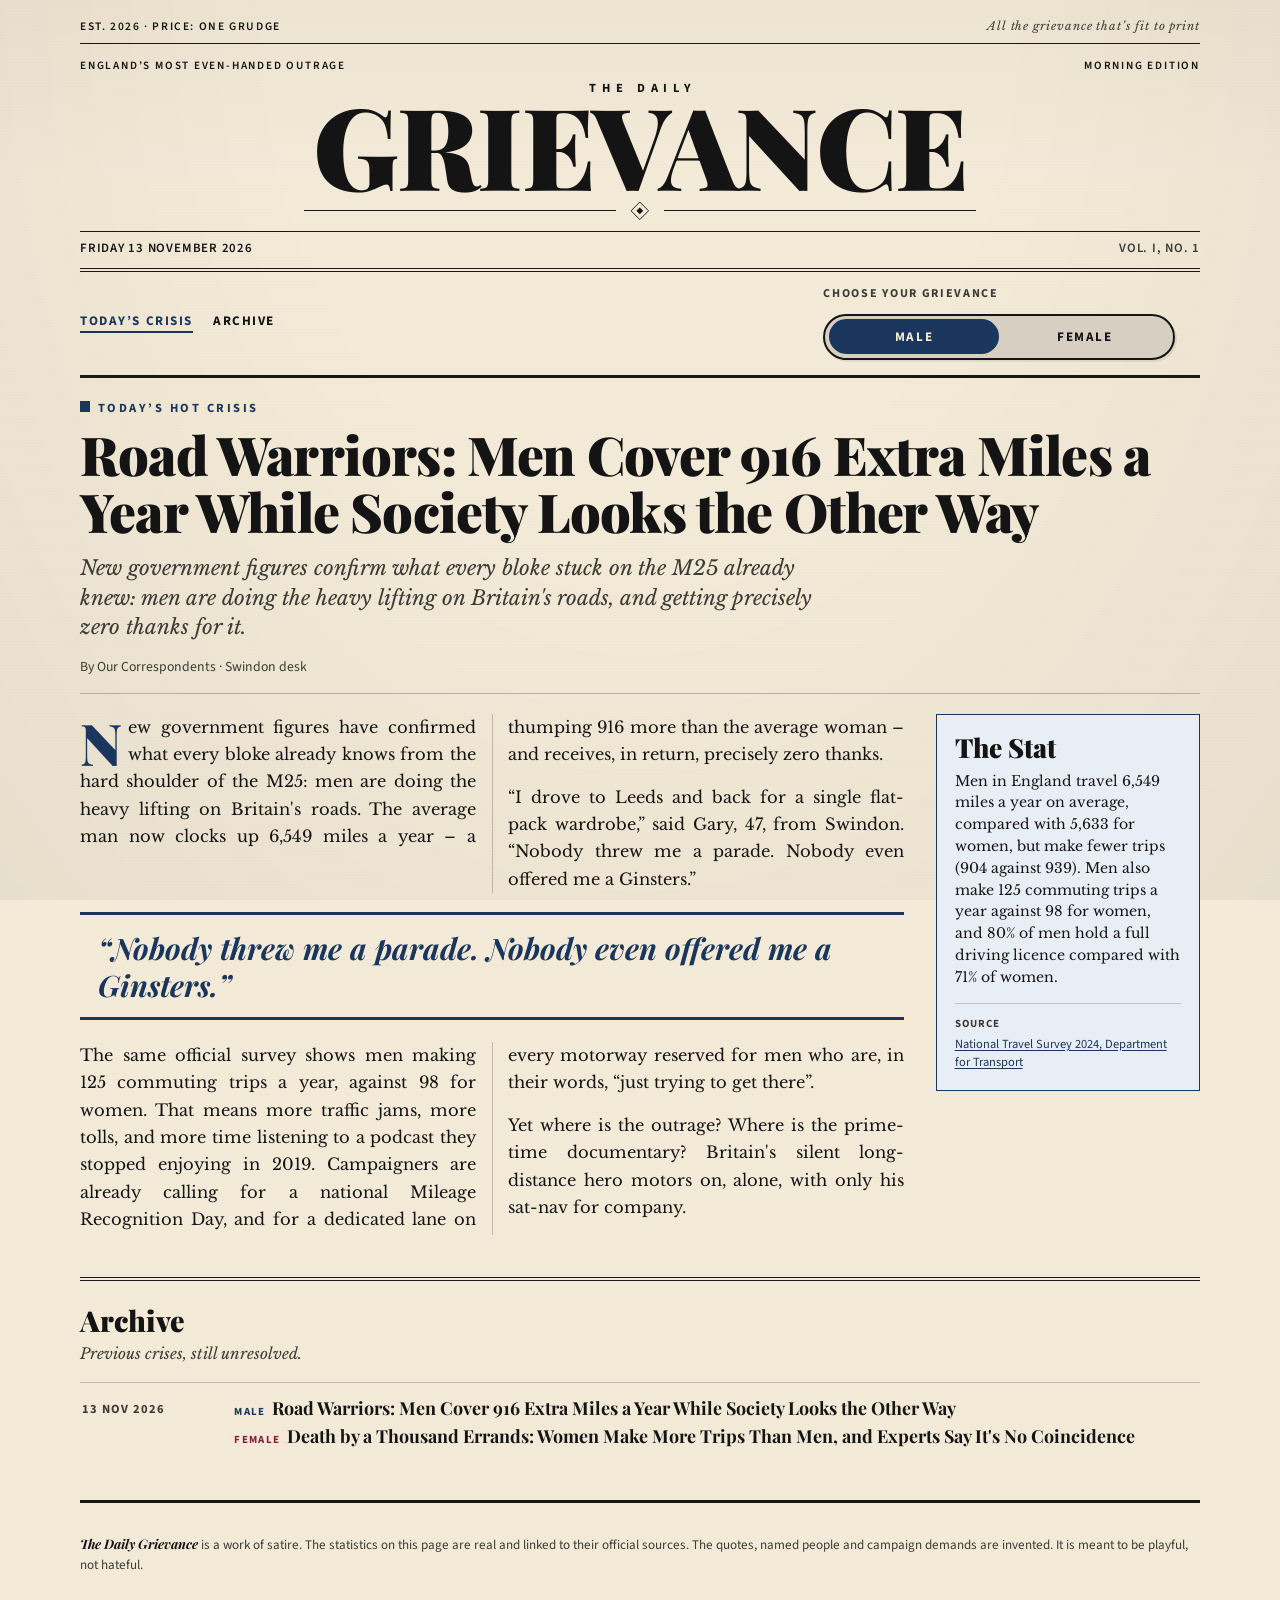
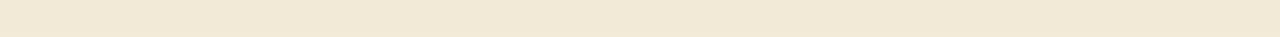
==== index.html @ 2af91b71 "Launch The Daily Grievance" ====
<!DOCTYPE html>
<html lang="en-GB" data-angle="male">
  <head>
    <meta charset="utf-8">
    <meta name="viewport" content="width=device-width, initial-scale=1">
    <title>The Daily Grievance</title>
    <meta name="description" content="Two angles. One set of facts. Endless outrage. A satirical British newspaper that tells each true statistic twice.">
    <link rel="icon" href="./favicon.svg" type="image/svg+xml">
    <link rel="preconnect" href="https://fonts.googleapis.com">
    <link rel="preconnect" href="https://fonts.gstatic.com" crossorigin>
    <link rel="stylesheet" href="https://fonts.googleapis.com/css2?family=Libre+Baskerville:ital,wght@0,400;0,700;1,400&amp;family=Playfair+Display:ital,wght@0,400;0,700;0,900;1,700&amp;family=Source+Sans+3:wght@400;600;700&amp;display=swap">
    <link rel="stylesheet" href="./css/styles.css">
    <script>
      (function () {
        try {
          var a = localStorage.getItem("grievance-angle");
          document.documentElement.dataset.angle = a === "female" ? "female" : "male";
        } catch (e) {}
      })();
    </script>
  </head>
  <body>
    <div class="page">
      <div class="top-bar">
        <span>Est. 2026 · Price: One Grudge</span>
        <span class="motto">All the grievance that’s fit to print</span>
      </div>

      <header class="masthead">
        <div class="masthead-meta">
          <span>England’s most even-handed outrage</span>
          <span class="right">Morning edition</span>
        </div>
        <p class="brand-kicker">The Daily</p>
        <h1 class="brand"><a href="./">Grievance</a></h1>
        <div class="masthead-rule" aria-hidden="true">
          <svg class="crest" viewBox="0 0 32 32" xmlns="http://www.w3.org/2000/svg">
            <path d="M16 3L29 16 16 29 3 16Z" fill="none" stroke="currentColor" stroke-width="1.4"/>
            <path d="M16 11L21 16 16 21 11 16Z" fill="currentColor"/>
          </svg>
        </div>
        <div class="dateline-row">
          <span id="dateline">Friday, 13 November 2026</span>
          <span class="issue" id="issue">Vol. I, No. 1</span>
        </div>
      </header>

      <div class="chrome-band">
        <nav class="site-nav" aria-label="Edition">
          <a href="./" aria-current="page">Today’s Crisis</a>
          <a href="./archive.html">Archive</a>
        </nav>
        <div class="angle-block">
          <span class="angle-label" id="angle-label">Choose your grievance</span>
          <div class="angle-toggle" role="group" aria-labelledby="angle-label">
            <span class="slider" aria-hidden="true"></span>
            <button type="button" data-angle="male" aria-pressed="true">Male</button>
            <button type="button" data-angle="female" aria-pressed="false">Female</button>
          </div>
          <p class="visually-hidden" id="angle-live" aria-live="polite"></p>
        </div>
      </div>

      <p id="loading" class="loading">Setting the type…</p>
      <p id="error" class="error hidden" role="alert"></p>
      <p id="back-latest" class="back-latest hidden">
        You are reading a back issue. <a href="./">Return to today’s edition</a>.
      </p>

      <article id="hot-crisis" class="hidden">
        <p class="kicker">Today’s Hot Crisis</p>
        <h2 class="headline" id="headline"></h2>
        <p class="standfirst" id="standfirst"></p>
        <p class="byline">By Our Correspondents · Swindon desk</p>

        <div class="story-grid">
          <div class="story-body" id="story-body"></div>
          <aside class="stat-box" aria-labelledby="stat-heading">
            <h2 id="stat-heading"><span>The Stat</span></h2>
            <p class="stat-summary" id="stat-summary"></p>
            <p class="stat-source" id="stat-source"></p>
          </aside>
        </div>
      </article>

      <section class="archive" id="archive" aria-labelledby="archive-heading">
        <h2 id="archive-heading">Archive</h2>
        <p class="archive-intro">Previous crises, still unresolved.</p>
        <ul class="archive-list" id="archive-list"></ul>
      </section>

      <footer class="site-footer">
        <p>
          <span class="footer-name">The Daily Grievance</span>
          is a work of satire. The statistics on this page are real and linked to their official sources.
          The quotes, named people and campaign demands are invented. It is meant to be playful, not hateful.
        </p>
      </footer>
    </div>
    <script src="./js/app.js" defer></script>
  </body>
</html>
---- css/styles.css ----
/* The Daily Grievance — newspaper chrome */

:root,
[data-angle="male"] {
  --paper: #f3ead8;
  --paper-deep: #e7dcc4;
  --ink: #141414;
  --ink-soft: #3d3a35;
  --rule: #1a1714;
  --accent: #1b365d;
  --accent-hot: #2b5282;
  --accent-soft: #d5deeb;
  --accent-ink: #f3ead8;
  --stat-bg: #e8eef6;
  --toggle-track: #d7d0c2;
  --shadow: rgba(20, 20, 20, 0.08);
  --grain: rgba(80, 50, 20, 0.035);
}

[data-angle="female"] {
  --accent: #8e1c36;
  --accent-hot: #b42346;
  --accent-soft: #f3d4db;
  --accent-ink: #f8efe8;
  --stat-bg: #f6e6ea;
  --paper: #f7e8e1;
  --paper-deep: #edd7ce;
  --toggle-track: #e4d4ce;
}

*,
*::before,
*::after {
  box-sizing: border-box;
}

html {
  font-size: 16px;
  scroll-behavior: smooth;
}

body {
  margin: 0;
  min-height: 100vh;
  color: var(--ink);
  background-color: var(--paper);
  background-image:
    linear-gradient(180deg, var(--grain), transparent 180px),
    repeating-linear-gradient(
      0deg,
      transparent,
      transparent 2px,
      rgba(40, 30, 20, 0.015) 3px
    );
  font-family: "Libre Baskerville", Georgia, "Times New Roman", Times, serif;
  transition: background-color 0.45s ease, color 0.3s ease;
}

body::before {
  content: "";
  position: fixed;
  inset: 0;
  pointer-events: none;
  background:
    radial-gradient(ellipse at top, transparent 40%, rgba(40, 30, 10, 0.05) 100%);
  z-index: 0;
}

img {
  max-width: 100%;
}

a {
  color: var(--accent);
  text-underline-offset: 0.15em;
}

a:hover {
  color: var(--accent-hot);
}

:focus-visible {
  outline: 2px solid var(--accent);
  outline-offset: 3px;
}

.page {
  position: relative;
  z-index: 1;
  width: min(1120px, calc(100% - 1.5rem));
  margin: 0 auto;
  padding: 0.75rem 0 3rem;
}

/* —— Top bar —— */

.top-bar {
  display: flex;
  justify-content: space-between;
  align-items: baseline;
  gap: 1rem;
  font-family: "Source Sans 3", "Helvetica Neue", Helvetica, Arial, sans-serif;
  font-size: 0.72rem;
  font-weight: 600;
  letter-spacing: 0.14em;
  text-transform: uppercase;
  padding: 0.35rem 0 0.55rem;
  border-bottom: 1px solid var(--rule);
}

.top-bar .motto {
  letter-spacing: 0.08em;
  font-style: italic;
  font-weight: 400;
  text-transform: none;
  font-family: "Libre Baskerville", Georgia, serif;
  color: var(--ink-soft);
}

/* —— Masthead —— */

.masthead {
  text-align: center;
  padding: 0.85rem 0 0.7rem;
  border-bottom: 4px double var(--rule);
}

.masthead-meta {
  display: flex;
  justify-content: space-between;
  align-items: center;
  gap: 1rem;
  font-family: "Source Sans 3", "Helvetica Neue", Helvetica, Arial, sans-serif;
  font-size: 0.7rem;
  letter-spacing: 0.16em;
  text-transform: uppercase;
  font-weight: 600;
  margin-bottom: 0.35rem;
}

.brand-kicker {
  display: block;
  font-family: "Source Sans 3", "Helvetica Neue", Helvetica, Arial, sans-serif;
  font-size: 0.78rem;
  font-weight: 700;
  letter-spacing: 0.46em;
  text-indent: 0.46em;
  text-transform: uppercase;
  margin: 0 0 0.1rem;
}

.brand {
  margin: 0;
  font-family: "Playfair Display", "Times New Roman", Times, serif;
  font-weight: 900;
  font-size: clamp(3rem, 11vw, 7.1rem);
  line-height: 0.82;
  letter-spacing: -0.015em;
  text-transform: uppercase;
}

.brand a {
  color: inherit;
  text-decoration: none;
}

.masthead-rule {
  display: flex;
  align-items: center;
  gap: 0.85rem;
  margin: 0.55rem auto 0.15rem;
  max-width: 42rem;
}

.masthead-rule::before,
.masthead-rule::after {
  content: "";
  flex: 1;
  height: 1px;
  background: var(--rule);
}

.crest {
  width: 1.35rem;
  height: 1.35rem;
  flex: none;
}

.dateline-row {
  display: flex;
  justify-content: space-between;
  align-items: baseline;
  gap: 1rem;
  margin-top: 0.55rem;
  padding-top: 0.45rem;
  border-top: 1px solid var(--rule);
  font-family: "Source Sans 3", "Helvetica Neue", Helvetica, Arial, sans-serif;
  font-size: 0.8rem;
  letter-spacing: 0.06em;
  text-transform: uppercase;
  font-weight: 600;
}

.dateline-row .issue {
  color: var(--ink-soft);
}

/* —— Nav + toggle band —— */

.chrome-band {
  display: flex;
  flex-wrap: wrap;
  align-items: center;
  justify-content: space-between;
  gap: 0.85rem 1.25rem;
  padding: 0.85rem 0 0.95rem;
  border-bottom: 3px solid var(--rule);
  margin-bottom: 1.35rem;
}

.site-nav {
  display: flex;
  gap: 1.25rem;
  font-family: "Source Sans 3", "Helvetica Neue", Helvetica, Arial, sans-serif;
  font-size: 0.82rem;
  font-weight: 700;
  letter-spacing: 0.12em;
  text-transform: uppercase;
}

.site-nav a {
  color: var(--ink);
  text-decoration: none;
  border-bottom: 2px solid transparent;
  padding-bottom: 0.1rem;
}

.site-nav a:hover,
.site-nav a[aria-current="page"] {
  border-bottom-color: var(--accent);
  color: var(--accent);
}

.angle-block {
  display: flex;
  flex-wrap: wrap;
  align-items: center;
  gap: 0.7rem 1rem;
  margin-left: auto;
}

.angle-label {
  font-family: "Source Sans 3", "Helvetica Neue", Helvetica, Arial, sans-serif;
  font-size: 0.75rem;
  font-weight: 700;
  letter-spacing: 0.14em;
  text-transform: uppercase;
  color: var(--ink-soft);
}

.angle-toggle {
  position: relative;
  display: grid;
  grid-template-columns: 1fr 1fr;
  width: min(22rem, 100%);
  background: var(--toggle-track);
  border: 2px solid var(--ink);
  border-radius: 999px;
  padding: 0.2rem;
  box-shadow: 2px 2px 0 var(--shadow);
}

.angle-toggle .slider {
  position: absolute;
  top: 0.2rem;
  bottom: 0.2rem;
  left: 0.2rem;
  width: calc(50% - 0.2rem);
  background: var(--accent);
  border-radius: 999px;
  transition: transform 0.28s cubic-bezier(0.22, 1, 0.36, 1), background-color 0.35s ease;
  z-index: 0;
  pointer-events: none;
}

[data-angle="female"] .angle-toggle .slider {
  transform: translateX(100%);
}

.angle-toggle button {
  position: relative;
  z-index: 1;
  appearance: none;
  border: 0;
  background: transparent;
  color: var(--ink);
  font-family: "Source Sans 3", "Helvetica Neue", Helvetica, Arial, sans-serif;
  font-size: 0.82rem;
  font-weight: 700;
  letter-spacing: 0.12em;
  text-transform: uppercase;
  padding: 0.55rem 1rem;
  cursor: pointer;
  border-radius: 999px;
  transition: color 0.25s ease;
}

.angle-toggle button[aria-pressed="true"] {
  color: var(--accent-ink);
}

/* —— Story —— */

.kicker {
  margin: 0 0 0.45rem;
  font-family: "Source Sans 3", "Helvetica Neue", Helvetica, Arial, sans-serif;
  font-size: 0.78rem;
  font-weight: 700;
  letter-spacing: 0.2em;
  text-transform: uppercase;
  color: var(--accent);
  transition: color 0.35s ease;
}

.kicker::before {
  content: "";
  display: inline-block;
  width: 0.65rem;
  height: 0.65rem;
  margin-right: 0.45rem;
  background: var(--accent);
  vertical-align: 0.05rem;
}

.headline {
  margin: 0 0 0.85rem;
  font-family: "Playfair Display", "Times New Roman", Times, serif;
  font-weight: 900;
  font-size: clamp(1.85rem, 4.4vw, 3.35rem);
  line-height: 1.08;
  letter-spacing: -0.015em;
}

.standfirst {
  margin: 0 0 0.85rem;
  font-size: clamp(1.05rem, 2vw, 1.28rem);
  line-height: 1.45;
  font-style: italic;
  color: var(--ink-soft);
  max-width: 48rem;
}

.byline {
  margin: 0 0 1.25rem;
  font-family: "Source Sans 3", "Helvetica Neue", Helvetica, Arial, sans-serif;
  font-size: 0.86rem;
  color: var(--ink-soft);
  padding-bottom: 1rem;
  border-bottom: 1px solid rgba(20, 20, 20, 0.25);
}

.story-grid {
  display: grid;
  grid-template-columns: 1fr;
  gap: 1.5rem 2rem;
  align-items: start;
}

@media (min-width: 840px) {
  .story-grid {
    grid-template-columns: minmax(0, 1fr) 16.5rem;
  }
}

.story-body {
  font-size: 1.02rem;
  line-height: 1.68;
  text-align: justify;
  hyphens: auto;
  -webkit-hyphens: auto;
}

@media (min-width: 700px) {
  .story-body {
    column-count: 2;
    column-gap: 2rem;
    column-rule: 1px solid rgba(20, 20, 20, 0.22);
  }
}

.story-body p {
  margin: 0 0 0.95rem;
}

.story-body p:first-of-type::first-letter {
  font-family: "Playfair Display", "Times New Roman", Times, serif;
  font-weight: 900;
  float: left;
  font-size: 3.6rem;
  line-height: 0.75;
  padding: 0.12em 0.1em 0 0;
  color: var(--accent);
}

.pull-quote {
  column-span: all;
  margin: 1.15rem 0 1.35rem;
  padding: 0.9rem 1rem 0.9rem 1.15rem;
  border-top: 3px solid var(--accent);
  border-bottom: 3px solid var(--accent);
  font-family: "Playfair Display", "Times New Roman", Times, serif;
  font-size: clamp(1.35rem, 2.6vw, 1.85rem);
  font-style: italic;
  font-weight: 700;
  line-height: 1.25;
  color: var(--accent);
  text-align: left;
  hyphens: none;
}

.pull-quote::before {
  content: "“";
}

.pull-quote::after {
  content: "”";
}

/* —— The Stat —— */

.stat-box {
  background: var(--stat-bg);
  border: 1px solid var(--accent);
  padding: 1.05rem 1.1rem 1.15rem;
  position: relative;
  transition: background-color 0.35s ease, border-color 0.35s ease;
}

@media (min-width: 840px) {
  .stat-box {
    position: sticky;
    top: 1rem;
  }
}

.stat-box h2 {
  margin: 0 0 0.65rem;
  font-family: "Source Sans 3", "Helvetica Neue", Helvetica, Arial, sans-serif;
  font-size: 0.75rem;
  font-weight: 700;
  letter-spacing: 0.2em;
  text-transform: uppercase;
  color: var(--accent);
}

.stat-box h2 span {
  display: block;
  font-family: "Playfair Display", "Times New Roman", Times, serif;
  font-size: 1.65rem;
  letter-spacing: 0;
  text-transform: none;
  font-weight: 900;
  color: var(--ink);
  line-height: 1;
  margin-top: 0.15rem;
}

.stat-summary {
  margin: 0 0 0.9rem;
  font-size: 0.88rem;
  line-height: 1.55;
  text-align: left;
  hyphens: auto;
}

.stat-source {
  margin: 0;
  padding-top: 0.75rem;
  border-top: 1px solid rgba(20, 20, 20, 0.2);
  font-family: "Source Sans 3", "Helvetica Neue", Helvetica, Arial, sans-serif;
  font-size: 0.78rem;
  line-height: 1.45;
}

.stat-source .label {
  display: block;
  font-weight: 700;
  letter-spacing: 0.1em;
  text-transform: uppercase;
  font-size: 0.68rem;
  margin-bottom: 0.2rem;
  color: var(--ink-soft);
}

/* —— Archive —— */

.archive {
  margin-top: 2.6rem;
  padding-top: 1.25rem;
  border-top: 4px double var(--rule);
}

.archive h2 {
  margin: 0 0 0.35rem;
  font-family: "Playfair Display", "Times New Roman", Times, serif;
  font-size: 1.8rem;
  font-weight: 900;
}

.archive-intro {
  margin: 0 0 1.15rem;
  color: var(--ink-soft);
  font-style: italic;
  font-size: 0.95rem;
}

.archive-list {
  list-style: none;
  margin: 0;
  padding: 0;
  display: grid;
  gap: 0;
}

.archive-list li {
  border-top: 1px solid rgba(20, 20, 20, 0.2);
}

.archive-list a {
  display: grid;
  grid-template-columns: 8.5rem 1fr;
  gap: 1rem;
  padding: 0.9rem 0.15rem;
  text-decoration: none;
  color: inherit;
}

.archive-list a:hover .archive-headlines {
  color: var(--accent);
}

.archive-date {
  font-family: "Source Sans 3", "Helvetica Neue", Helvetica, Arial, sans-serif;
  font-size: 0.78rem;
  font-weight: 700;
  letter-spacing: 0.08em;
  text-transform: uppercase;
  color: var(--ink-soft);
  padding-top: 0.2rem;
}

.archive-headlines {
  display: flex;
  flex-direction: column;
  gap: 0.35rem;
  transition: color 0.2s ease;
}

.archive-headlines strong {
  font-family: "Playfair Display", "Times New Roman", Times, serif;
  font-size: 1.12rem;
  font-weight: 700;
  line-height: 1.25;
}

.archive-headlines .which {
  font-family: "Source Sans 3", "Helvetica Neue", Helvetica, Arial, sans-serif;
  font-size: 0.68rem;
  font-weight: 700;
  letter-spacing: 0.12em;
  text-transform: uppercase;
  margin-right: 0.4rem;
}

.archive-headlines .which.male {
  color: #1b365d;
}

.archive-headlines .which.female {
  color: #8e1c36;
}

.archive-page .archive {
  margin-top: 0;
  border-top: 0;
  padding-top: 0;
}

.back-latest {
  margin: 0 0 1.1rem;
  font-family: "Source Sans 3", "Helvetica Neue", Helvetica, Arial, sans-serif;
  font-size: 0.85rem;
}

/* —— States —— */

.loading,
.error,
.empty {
  font-style: italic;
  color: var(--ink-soft);
  padding: 1.5rem 0 2rem;
}

.error {
  color: var(--accent);
}

.hidden {
  display: none !important;
}

.visually-hidden {
  position: absolute;
  width: 1px;
  height: 1px;
  padding: 0;
  margin: -1px;
  overflow: hidden;
  clip: rect(0, 0, 0, 0);
  white-space: nowrap;
  border: 0;
}

/* —— Footer —— */

.site-footer {
  margin-top: 2.4rem;
  padding-top: 1.1rem;
  border-top: 3px solid var(--rule);
  font-family: "Source Sans 3", "Helvetica Neue", Helvetica, Arial, sans-serif;
  font-size: 0.82rem;
  line-height: 1.55;
  color: var(--ink-soft);
}

.site-footer strong {
  color: var(--ink);
  font-weight: 700;
}

.footer-name {
  font-family: "Playfair Display", "Times New Roman", Times, serif;
  font-style: italic;
  font-weight: 700;
  color: var(--ink);
}

/* —— Mobile —— */

@media (max-width: 839px) {
  .story-grid {
    display: flex;
    flex-direction: column;
  }

  .stat-box {
    order: -1;
    margin-bottom: 0.25rem;
  }
}

@media (max-width: 699px) {
  .page {
    width: min(100% - 1.2rem, 1120px);
  }

  .top-bar {
    justify-content: center;
    text-align: center;
  }

  .top-bar .motto,
  .masthead-meta {
    display: none;
  }

  .brand {
    font-size: clamp(2.4rem, 14vw, 3.6rem);
  }

  .dateline-row {
    flex-direction: column;
    align-items: center;
    gap: 0.2rem;
    text-align: center;
  }

  .chrome-band {
    flex-direction: column;
    align-items: stretch;
  }

  .site-nav {
    justify-content: center;
  }

  .angle-block {
    margin-left: 0;
    flex-direction: column;
    align-items: stretch;
    text-align: center;
  }

  .angle-toggle {
    width: 100%;
  }

  .story-body {
    text-align: left;
  }

  .archive-list a {
    grid-template-columns: 1fr;
    gap: 0.25rem;
  }
}

@media (prefers-reduced-motion: reduce) {
  html {
    scroll-behavior: auto;
  }

  *,
  *::before,
  *::after {
    transition: none !important;
    animation: none !important;
  }
}

@media print {
  body {
    background: #fff;
  }

  .angle-block,
  .site-nav,
  .site-footer {
    break-inside: avoid;
  }

  .stat-box {
    position: static;
  }
}
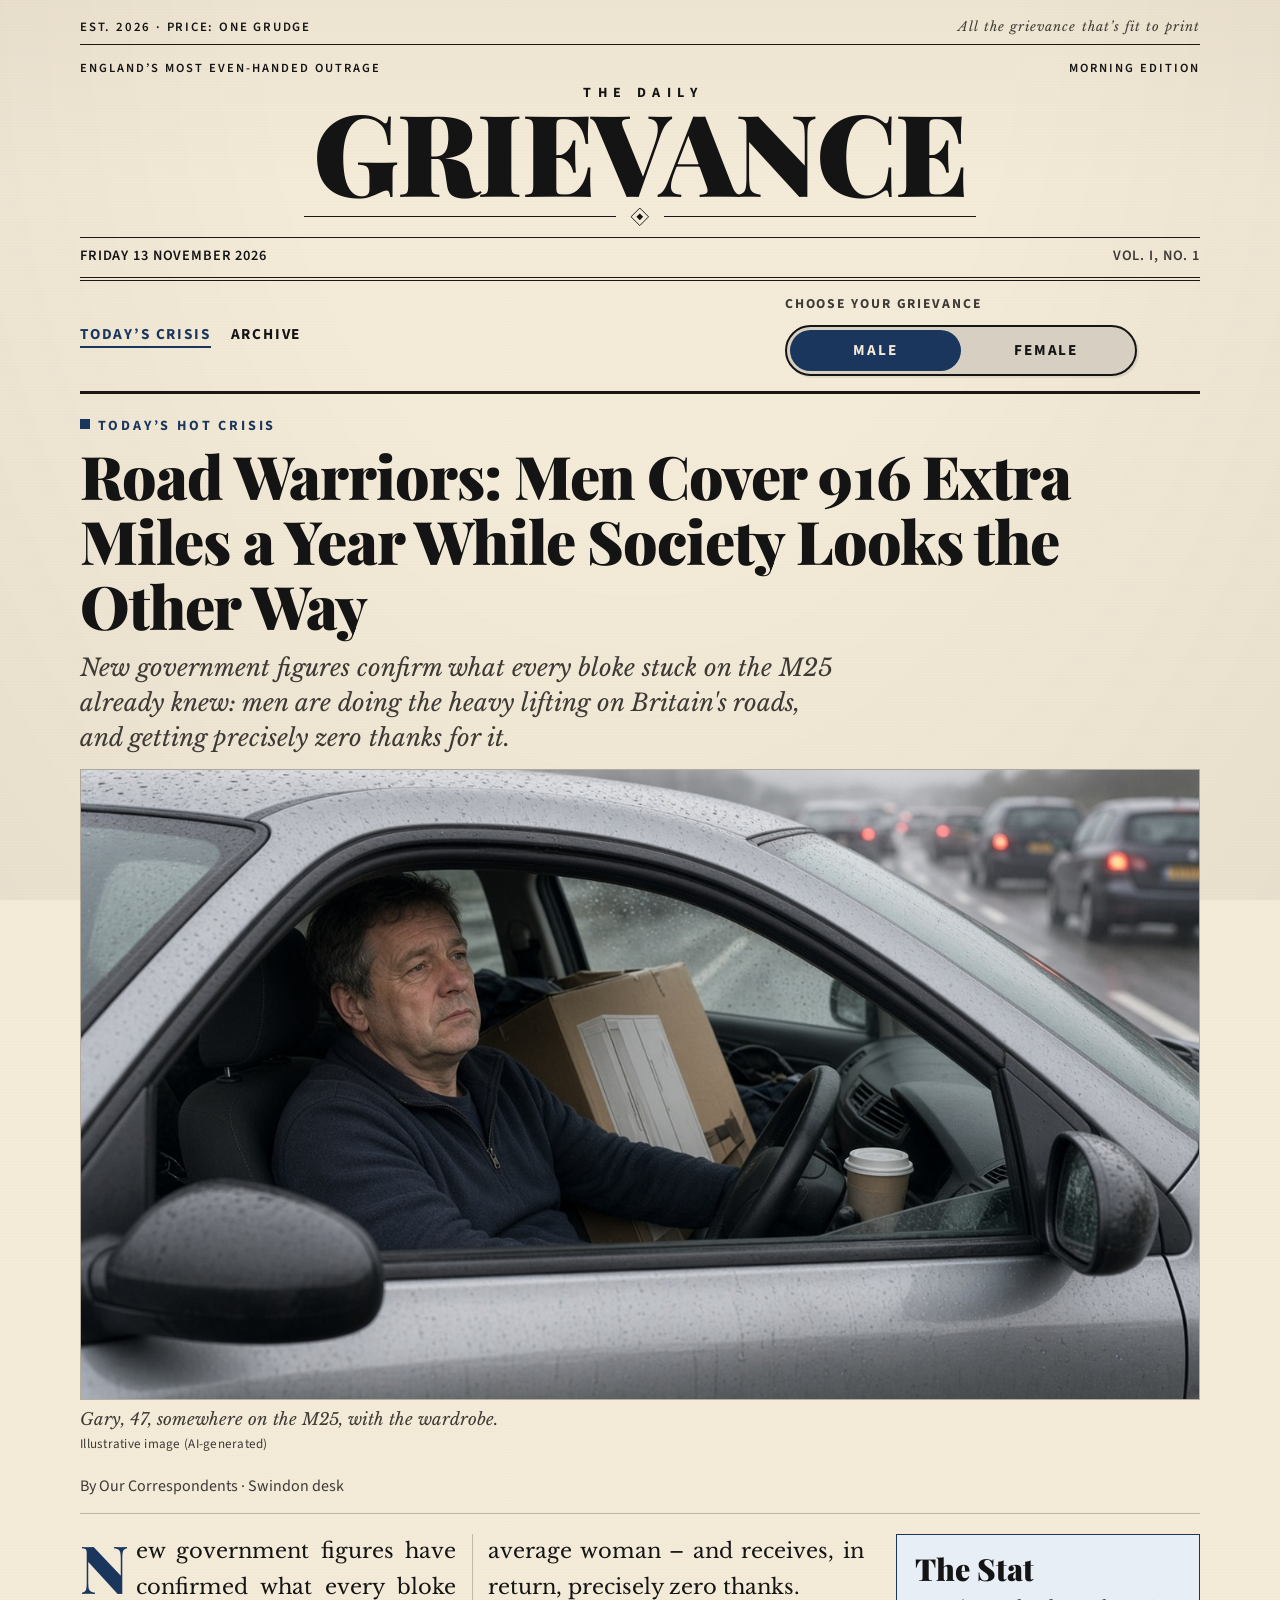
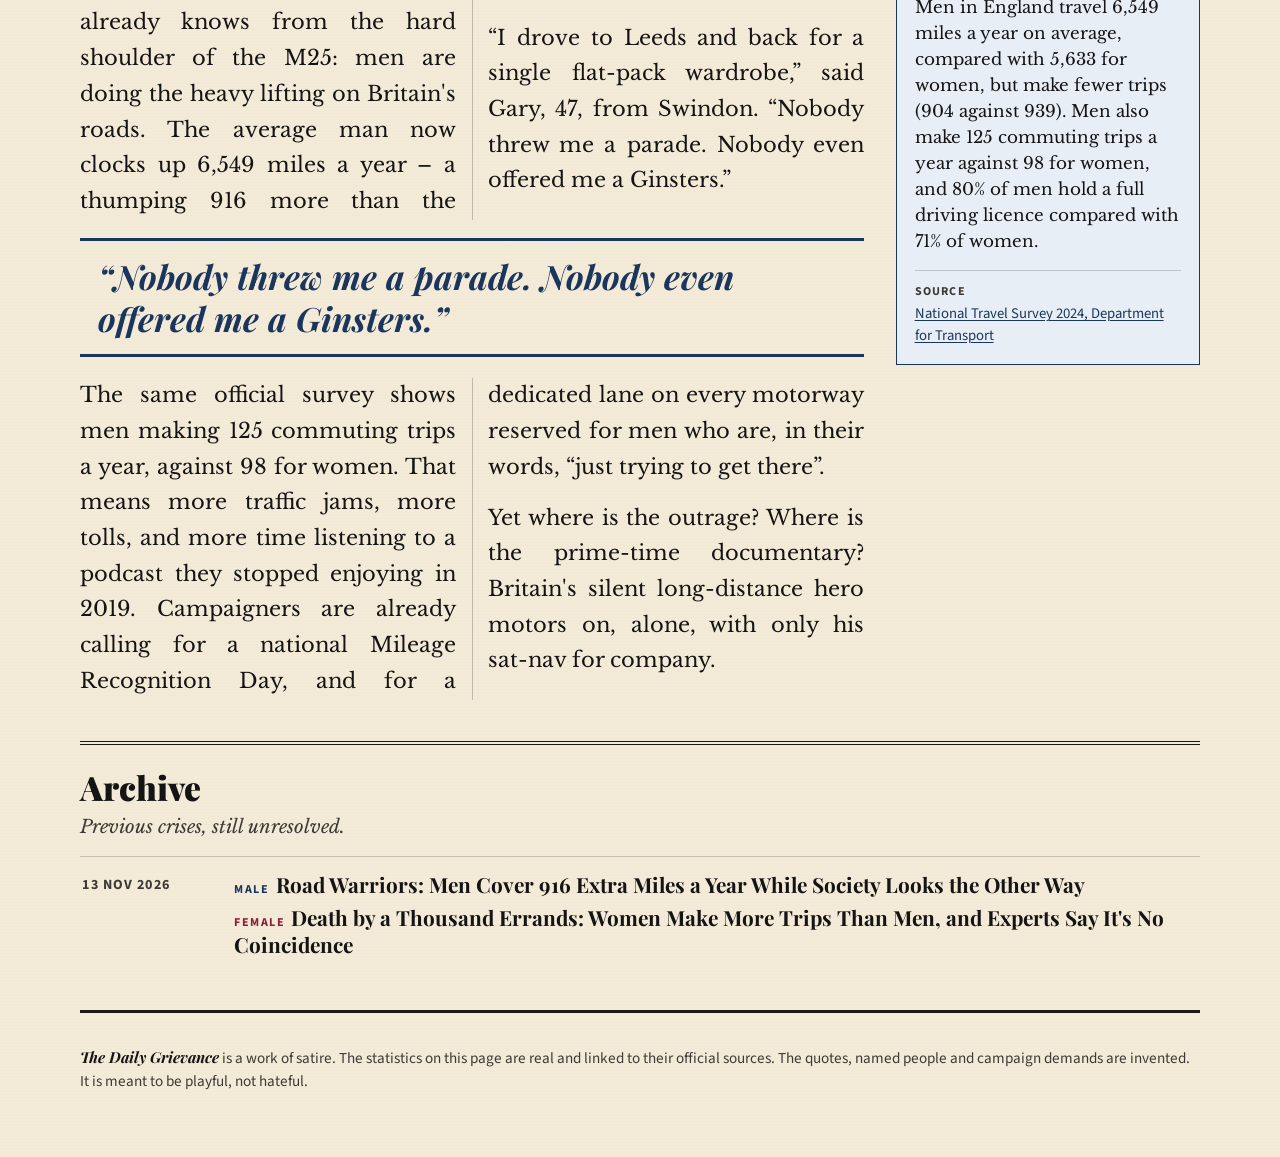
==== commit f3cf5498: "Add lead photographs and larger type to The Daily Grievance Today's travel story now has a male and " ====
--- a/index.html
+++ b/index.html
@@ -71,6 +71,13 @@
         <p class="kicker">Today’s Hot Crisis</p>
         <h2 class="headline" id="headline"></h2>
         <p class="standfirst" id="standfirst"></p>
+        <figure class="lead-photo hidden" id="lead-photo">
+          <img id="lead-image" alt="">
+          <figcaption>
+            <span class="caption" id="lead-caption"></span>
+            <span class="credit">Illustrative image (AI-generated)</span>
+          </figcaption>
+        </figure>
         <p class="byline">By Our Correspondents · Swindon desk</p>
 
         <div class="story-grid">
--- a/css/styles.css
+++ b/css/styles.css
@@ -100,7 +100,7 @@
   align-items: baseline;
   gap: 1rem;
   font-family: "Source Sans 3", "Helvetica Neue", Helvetica, Arial, sans-serif;
-  font-size: 0.72rem;
+  font-size: 0.8rem;
   font-weight: 600;
   letter-spacing: 0.14em;
   text-transform: uppercase;
@@ -131,7 +131,7 @@
   align-items: center;
   gap: 1rem;
   font-family: "Source Sans 3", "Helvetica Neue", Helvetica, Arial, sans-serif;
-  font-size: 0.7rem;
+  font-size: 0.78rem;
   letter-spacing: 0.16em;
   text-transform: uppercase;
   font-weight: 600;
@@ -141,7 +141,7 @@
 .brand-kicker {
   display: block;
   font-family: "Source Sans 3", "Helvetica Neue", Helvetica, Arial, sans-serif;
-  font-size: 0.78rem;
+  font-size: 0.88rem;
   font-weight: 700;
   letter-spacing: 0.46em;
   text-indent: 0.46em;
@@ -195,7 +195,7 @@
   padding-top: 0.45rem;
   border-top: 1px solid var(--rule);
   font-family: "Source Sans 3", "Helvetica Neue", Helvetica, Arial, sans-serif;
-  font-size: 0.8rem;
+  font-size: 0.9rem;
   letter-spacing: 0.06em;
   text-transform: uppercase;
   font-weight: 600;
@@ -222,7 +222,7 @@
   display: flex;
   gap: 1.25rem;
   font-family: "Source Sans 3", "Helvetica Neue", Helvetica, Arial, sans-serif;
-  font-size: 0.82rem;
+  font-size: 0.95rem;
   font-weight: 700;
   letter-spacing: 0.12em;
   text-transform: uppercase;
@@ -251,7 +251,7 @@
 
 .angle-label {
   font-family: "Source Sans 3", "Helvetica Neue", Helvetica, Arial, sans-serif;
-  font-size: 0.75rem;
+  font-size: 0.85rem;
   font-weight: 700;
   letter-spacing: 0.14em;
   text-transform: uppercase;
@@ -295,11 +295,11 @@
   background: transparent;
   color: var(--ink);
   font-family: "Source Sans 3", "Helvetica Neue", Helvetica, Arial, sans-serif;
-  font-size: 0.82rem;
+  font-size: 0.95rem;
   font-weight: 700;
   letter-spacing: 0.12em;
   text-transform: uppercase;
-  padding: 0.55rem 1rem;
+  padding: 0.6rem 1rem;
   cursor: pointer;
   border-radius: 999px;
   transition: color 0.25s ease;
@@ -314,7 +314,7 @@
 .kicker {
   margin: 0 0 0.45rem;
   font-family: "Source Sans 3", "Helvetica Neue", Helvetica, Arial, sans-serif;
-  font-size: 0.78rem;
+  font-size: 0.88rem;
   font-weight: 700;
   letter-spacing: 0.2em;
   text-transform: uppercase;
@@ -336,14 +336,14 @@
   margin: 0 0 0.85rem;
   font-family: "Playfair Display", "Times New Roman", Times, serif;
   font-weight: 900;
-  font-size: clamp(1.85rem, 4.4vw, 3.35rem);
+  font-size: clamp(2.15rem, 5vw, 3.75rem);
   line-height: 1.08;
   letter-spacing: -0.015em;
 }
 
 .standfirst {
   margin: 0 0 0.85rem;
-  font-size: clamp(1.05rem, 2vw, 1.28rem);
+  font-size: clamp(1.2rem, 2.2vw, 1.5rem);
   line-height: 1.45;
   font-style: italic;
   color: var(--ink-soft);
@@ -353,10 +353,46 @@
 .byline {
   margin: 0 0 1.25rem;
   font-family: "Source Sans 3", "Helvetica Neue", Helvetica, Arial, sans-serif;
-  font-size: 0.86rem;
+  font-size: 1rem;
   color: var(--ink-soft);
   padding-bottom: 1rem;
   border-bottom: 1px solid rgba(20, 20, 20, 0.25);
+}
+
+
+/* —— Lead photo —— */
+
+.lead-photo {
+  margin: 0 0 1.35rem;
+  padding: 0;
+}
+
+.lead-photo img {
+  display: block;
+  width: 100%;
+  height: auto;
+  border: 1px solid rgba(20, 20, 20, 0.28);
+}
+
+.lead-photo figcaption {
+  margin: 0.5rem 0 0;
+  line-height: 1.4;
+  color: var(--ink-soft);
+}
+
+.lead-photo .caption {
+  font-family: "Libre Baskerville", Georgia, "Times New Roman", Times, serif;
+  font-style: italic;
+  font-size: 1.05rem;
+}
+
+.lead-photo .credit {
+  display: block;
+  margin-top: 0.2rem;
+  font-family: "Source Sans 3", "Helvetica Neue", Helvetica, Arial, sans-serif;
+  font-size: 0.82rem;
+  font-style: normal;
+  letter-spacing: 0.02em;
 }
 
 .story-grid {
@@ -368,13 +404,13 @@
 
 @media (min-width: 840px) {
   .story-grid {
-    grid-template-columns: minmax(0, 1fr) 16.5rem;
+    grid-template-columns: minmax(0, 1fr) 19rem;
   }
 }
 
 .story-body {
-  font-size: 1.02rem;
-  line-height: 1.68;
+  font-size: 1.3125rem;
+  line-height: 1.7;
   text-align: justify;
   hyphens: auto;
   -webkit-hyphens: auto;
@@ -396,7 +432,7 @@
   font-family: "Playfair Display", "Times New Roman", Times, serif;
   font-weight: 900;
   float: left;
-  font-size: 3.6rem;
+  font-size: 4.15rem;
   line-height: 0.75;
   padding: 0.12em 0.1em 0 0;
   color: var(--accent);
@@ -409,7 +445,7 @@
   border-top: 3px solid var(--accent);
   border-bottom: 3px solid var(--accent);
   font-family: "Playfair Display", "Times New Roman", Times, serif;
-  font-size: clamp(1.35rem, 2.6vw, 1.85rem);
+  font-size: clamp(1.5rem, 2.8vw, 2.1rem);
   font-style: italic;
   font-weight: 700;
   line-height: 1.25;
@@ -446,7 +482,7 @@
 .stat-box h2 {
   margin: 0 0 0.65rem;
   font-family: "Source Sans 3", "Helvetica Neue", Helvetica, Arial, sans-serif;
-  font-size: 0.75rem;
+  font-size: 0.82rem;
   font-weight: 700;
   letter-spacing: 0.2em;
   text-transform: uppercase;
@@ -456,7 +492,7 @@
 .stat-box h2 span {
   display: block;
   font-family: "Playfair Display", "Times New Roman", Times, serif;
-  font-size: 1.65rem;
+  font-size: 1.9rem;
   letter-spacing: 0;
   text-transform: none;
   font-weight: 900;
@@ -467,7 +503,7 @@
 
 .stat-summary {
   margin: 0 0 0.9rem;
-  font-size: 0.88rem;
+  font-size: 1.05rem;
   line-height: 1.55;
   text-align: left;
   hyphens: auto;
@@ -478,7 +514,7 @@
   padding-top: 0.75rem;
   border-top: 1px solid rgba(20, 20, 20, 0.2);
   font-family: "Source Sans 3", "Helvetica Neue", Helvetica, Arial, sans-serif;
-  font-size: 0.78rem;
+  font-size: 0.92rem;
   line-height: 1.45;
 }
 
@@ -487,7 +523,7 @@
   font-weight: 700;
   letter-spacing: 0.1em;
   text-transform: uppercase;
-  font-size: 0.68rem;
+  font-size: 0.75rem;
   margin-bottom: 0.2rem;
   color: var(--ink-soft);
 }
@@ -503,7 +539,7 @@
 .archive h2 {
   margin: 0 0 0.35rem;
   font-family: "Playfair Display", "Times New Roman", Times, serif;
-  font-size: 1.8rem;
+  font-size: 2.1rem;
   font-weight: 900;
 }
 
@@ -511,7 +547,7 @@
   margin: 0 0 1.15rem;
   color: var(--ink-soft);
   font-style: italic;
-  font-size: 0.95rem;
+  font-size: 1.15rem;
 }
 
 .archive-list {
@@ -541,7 +577,7 @@
 
 .archive-date {
   font-family: "Source Sans 3", "Helvetica Neue", Helvetica, Arial, sans-serif;
-  font-size: 0.78rem;
+  font-size: 0.88rem;
   font-weight: 700;
   letter-spacing: 0.08em;
   text-transform: uppercase;
@@ -558,14 +594,14 @@
 
 .archive-headlines strong {
   font-family: "Playfair Display", "Times New Roman", Times, serif;
-  font-size: 1.12rem;
+  font-size: 1.3rem;
   font-weight: 700;
   line-height: 1.25;
 }
 
 .archive-headlines .which {
   font-family: "Source Sans 3", "Helvetica Neue", Helvetica, Arial, sans-serif;
-  font-size: 0.68rem;
+  font-size: 0.75rem;
   font-weight: 700;
   letter-spacing: 0.12em;
   text-transform: uppercase;
@@ -589,7 +625,7 @@
 .back-latest {
   margin: 0 0 1.1rem;
   font-family: "Source Sans 3", "Helvetica Neue", Helvetica, Arial, sans-serif;
-  font-size: 0.85rem;
+  font-size: 0.95rem;
 }
 
 /* —— States —— */
@@ -629,7 +665,7 @@
   padding-top: 1.1rem;
   border-top: 3px solid var(--rule);
   font-family: "Source Sans 3", "Helvetica Neue", Helvetica, Arial, sans-serif;
-  font-size: 0.82rem;
+  font-size: 0.95rem;
   line-height: 1.55;
   color: var(--ink-soft);
 }
@@ -706,8 +742,18 @@
     width: 100%;
   }
 
+
   .story-body {
     text-align: left;
+    font-size: 1.1875rem;
+  }
+
+  .lead-photo .caption {
+    font-size: 0.98rem;
+  }
+
+  .standfirst {
+    font-size: 1.2rem;
   }
 
   .archive-list a {
